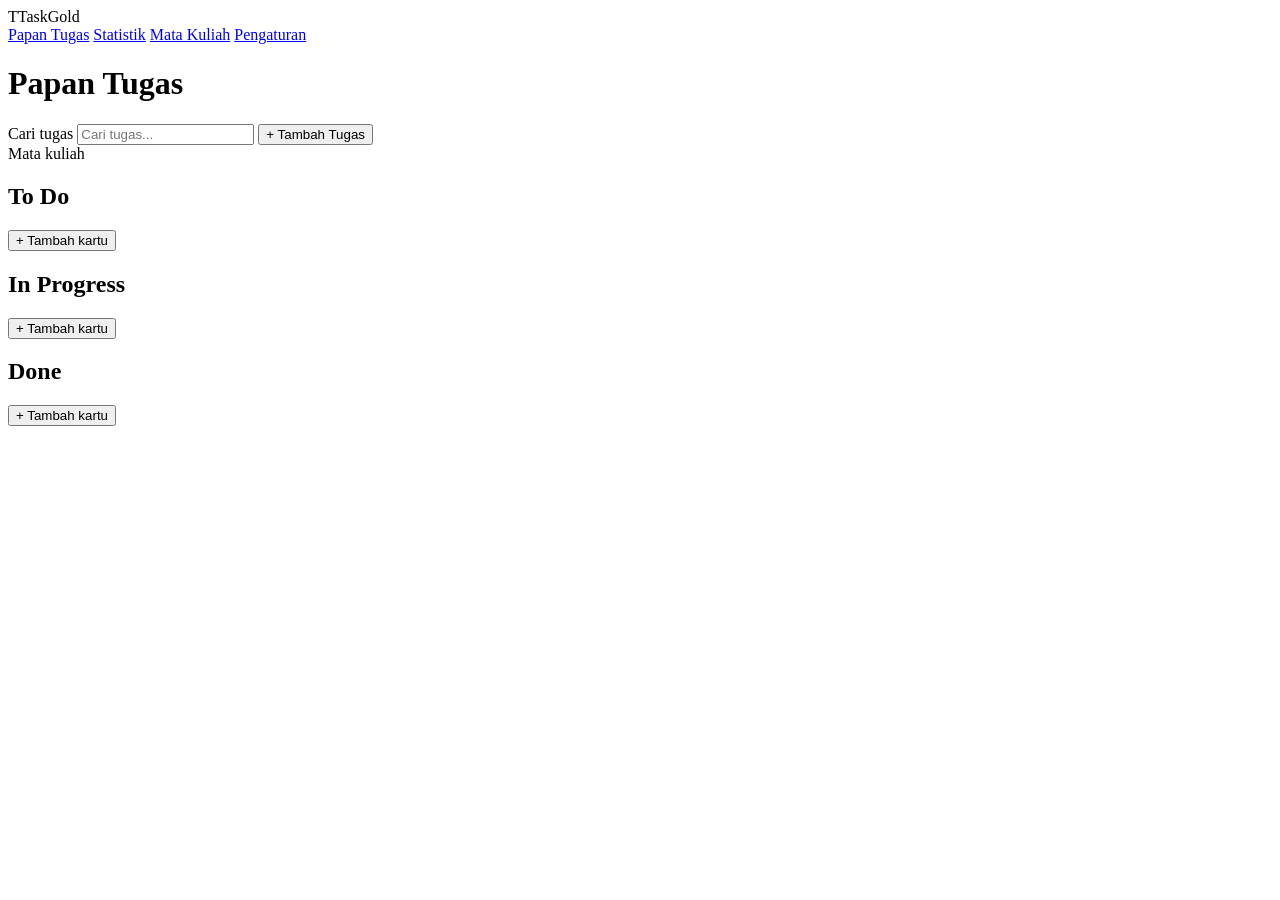
==== index_Kanban.html @ 64a14c64 "bagian papan tugas" ====
<!DOCTYPE html>
<html lang="en">
<head>
    <meta charset="UTF-8">
    <meta name="viewport" content="width=device-width, initial-scale=1.0">
    <title>TaskGold - Kanban Tugas Kuliah</title>
    <link rel="stylesheet" href="style.css">
</head>
<body data-view="board">
  <aside class="sidebar">
    <div class="logo"><span class="logo-mark">T</span><span>TaskGold</span></div>
    <nav aria-label="Menu utama">
      <a href="#" data-view="board">Papan Tugas</a>
      <a href="#" data-view="stat">Statistik</a>
      <a href="#" data-view="course">Mata Kuliah</a>
      <a href="#" data-soon>Pengaturan</a>
    </nav>
  </aside>

  <div class="app">
    <header class="topbar">
      <div>
        <h1 id="pageTitle">Papan Tugas</h1>
        <p id="pageSub"></p>
      </div>
      <div class="actions">
        <label class="search"><span class="sr">Cari tugas</span>
          <input type="search" id="search" placeholder="Cari tugas..."></label>
        <button class="btn primary" id="btnAdd" type="button">+ Tambah Tugas</button>
      </div>
    </header>

    <main>
      <!-- Papan Tugas -->
      <section class="view" id="view-board" aria-label="Papan Tugas">
        <div class="stats"></div>
        <section class="filters" aria-label="Filter mata kuliah">
          <span>Mata kuliah</span><div id="chips" class="chips"></div>
        </section>

        <div class="tabs" id="tabs" role="tablist" aria-label="Status tugas"></div>
        <section class="board" id="board" aria-label="Papan kanban">
          <article class="column" data-status="todo" aria-labelledby="h-todo">
            <header><h2 id="h-todo"><i class="dot"></i>To Do</h2><span class="count"></span></header>
            <div class="list" data-status="todo"></div>
            <button class="ghost" type="button" data-add="todo">+ Tambah kartu</button>
          </article>

          <article class="column" data-status="prog" aria-labelledby="h-prog">
            <header><h2 id="h-prog"><i class="dot"></i>In Progress</h2><span class="count"></span></header>
            <div class="list" data-status="prog"></div>
            <button class="ghost" type="button" data-add="prog">+ Tambah kartu</button>
          </article>

          <article class="column" data-status="done" aria-labelledby="h-done">
            <header><h2 id="h-done"><i class="dot"></i>Done</h2><span class="count"></span></header>
            <div class="list" data-status="done"></div>
            <button class="ghost" type="button" data-add="done">+ Tambah kartu</button>
          </article>
        </section>
      </section>
    
</body>
</html>
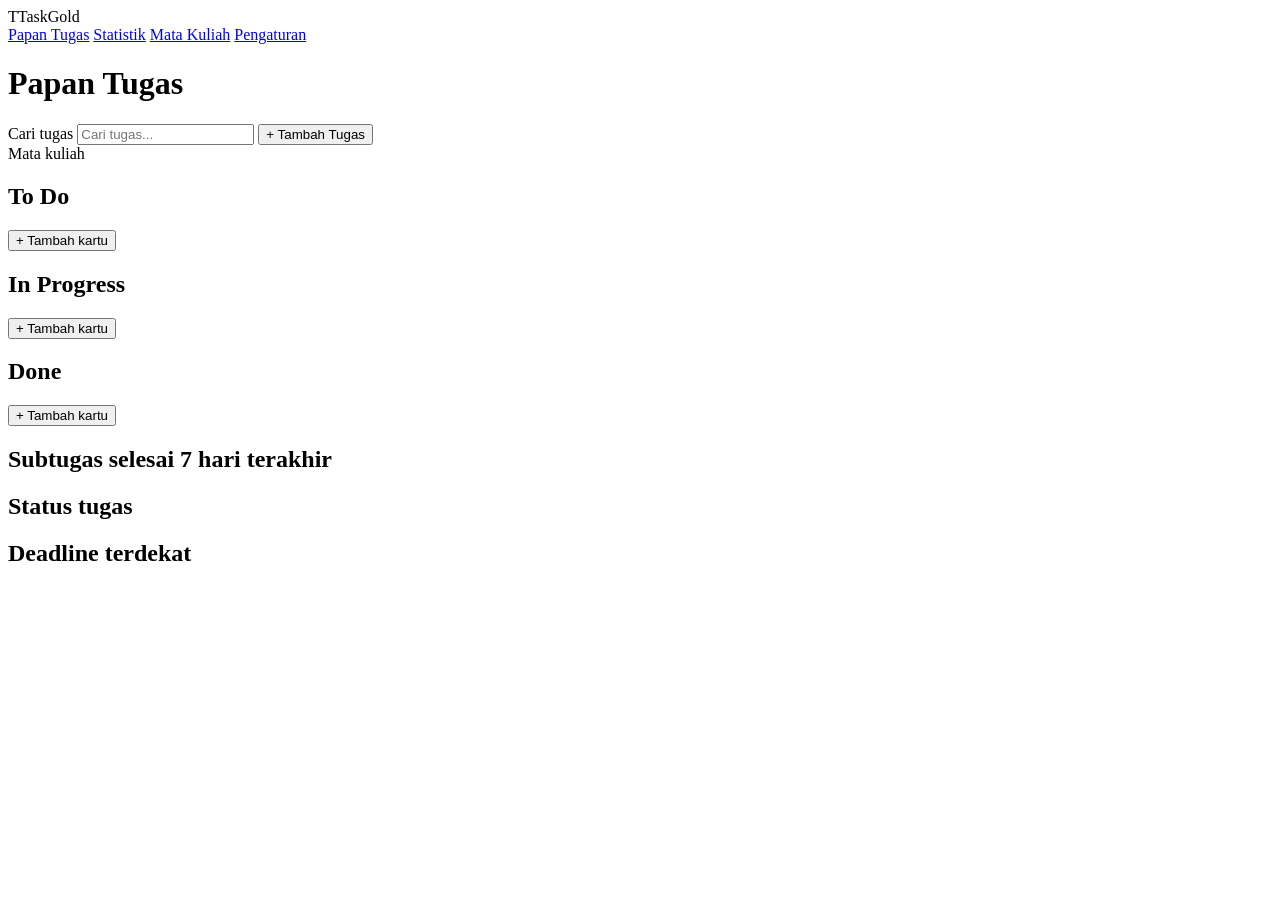
==== commit 00275320: "bagian statistik" ====
--- a/index_Kanban.html
+++ b/index_Kanban.html
@@ -59,6 +59,16 @@
           </article>
         </section>
       </section>
+
+      <!-- Statistik -->
+      <section class="view" id="view-stat" aria-label="Statistik">
+        <div class="stats"></div>
+        <div class="grid-2">
+          <article class="panel"><h2>Subtugas selesai 7 hari terakhir</h2><div class="chart" id="chart"></div></article>
+          <article class="panel"><h2>Status tugas</h2><div class="stack" id="stack"></div><ul class="legend" id="legend"></ul></article>
+        </div>
+        <article class="panel"><h2>Deadline terdekat</h2><ul class="deadlines" id="deadlines"></ul></article>
+      </section>
     
 </body>
 </html>
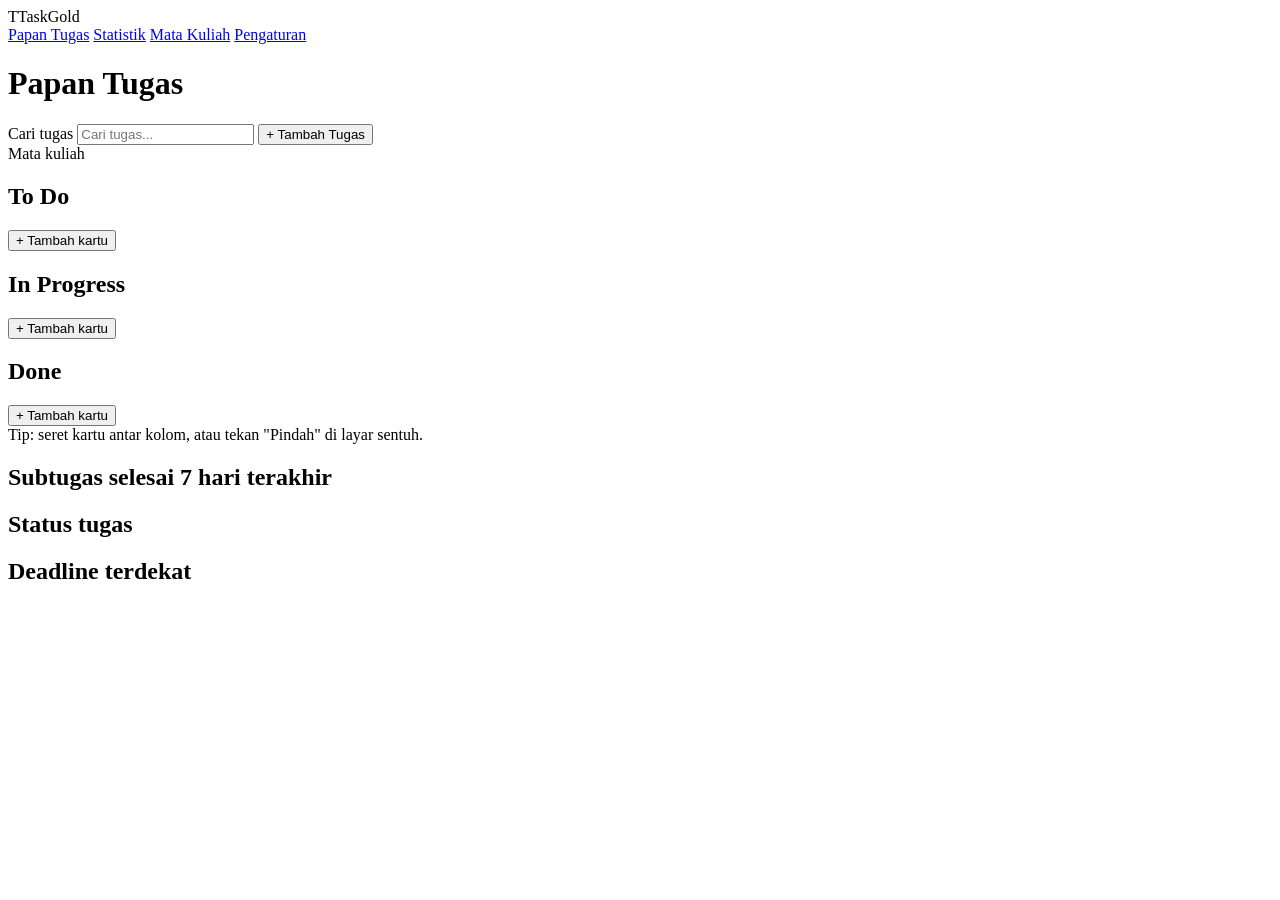
==== commit ca91a286: "revisi papan tugas" ====
--- a/index_Kanban.html
+++ b/index_Kanban.html
@@ -58,6 +58,7 @@
             <button class="ghost" type="button" data-add="done">+ Tambah kartu</button>
           </article>
         </section>
+        <footer>Tip: seret kartu antar kolom, atau tekan "Pindah" di layar sentuh.</footer>
       </section>
 
       <!-- Statistik -->
@@ -69,6 +70,8 @@
         </div>
         <article class="panel"><h2>Deadline terdekat</h2><ul class="deadlines" id="deadlines"></ul></article>
       </section>
+
+      
     
 </body>
 </html>
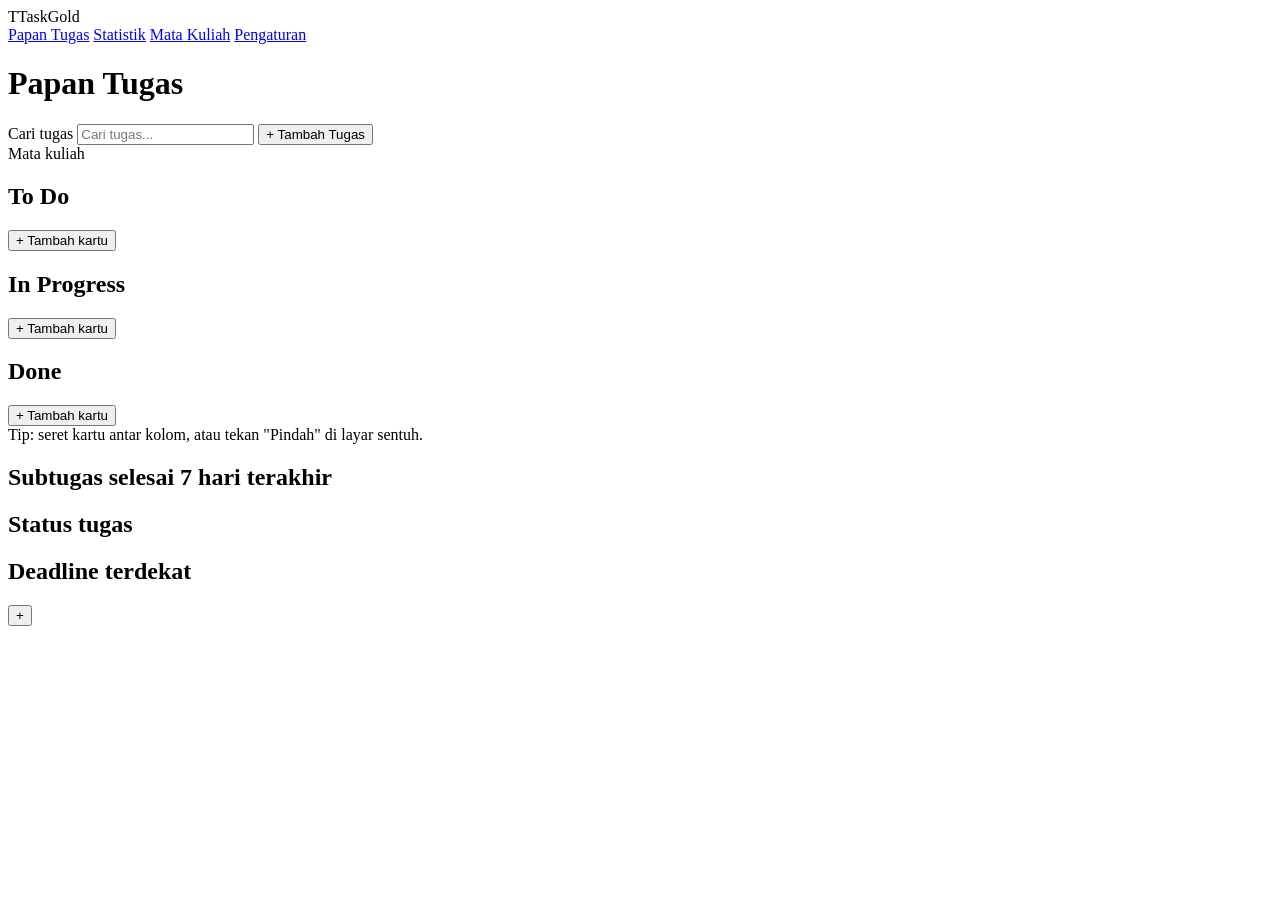
==== commit c79be534: "bagian mata kuliah" ====
--- a/index_Kanban.html
+++ b/index_Kanban.html
@@ -71,7 +71,35 @@
         <article class="panel"><h2>Deadline terdekat</h2><ul class="deadlines" id="deadlines"></ul></article>
       </section>
 
-      
+      <!-- Layar 3: Mata Kuliah -->
+      <section class="view" id="view-course" aria-label="Mata Kuliah">
+        <div class="courses" id="courses"></div>
+      </section>
+    </main>
+  </div>
+
+  <button class="fab" id="fab" type="button" aria-label="Tambah tugas">+</button>
+  <div class="toast" id="toast" role="status" aria-live="polite"></div>
+
+  <dialog id="addDlg">
+    <form id="addForm" novalidate>
+      <h2>Tambah Tugas Baru</h2>
+      <label>Judul Tugas<input name="title" id="fTitle" placeholder="Contoh: Laporan Praktikum" required></label>
+      <label>Mata Kuliah<input name="course" list="courseList" placeholder="Contoh: Basis Data" required>
+        <datalist id="courseList"></datalist></label>
+      <div class="row">
+        <label>Tenggat<input type="date" name="due" required></label>
+        <label>Status Awal
+          <select name="status"><option value="todo">To Do</option><option value="prog">In Progress</option><option value="done">Selesai</option></select></label>
+      </div>
+      <label>Jumlah Subtugas<input type="number" name="total" min="1" max="20" value="3"></label>
+      <p class="error" id="formError" role="alert"></p>
+      <div class="foot">
+        <button type="button" class="btn ghost-btn" id="btnCancel">Batal</button>
+        <button type="submit" class="btn primary">Simpan Tugas</button>
+      </div>
+    </form>
+  </dialog>
     
 </body>
 </html>
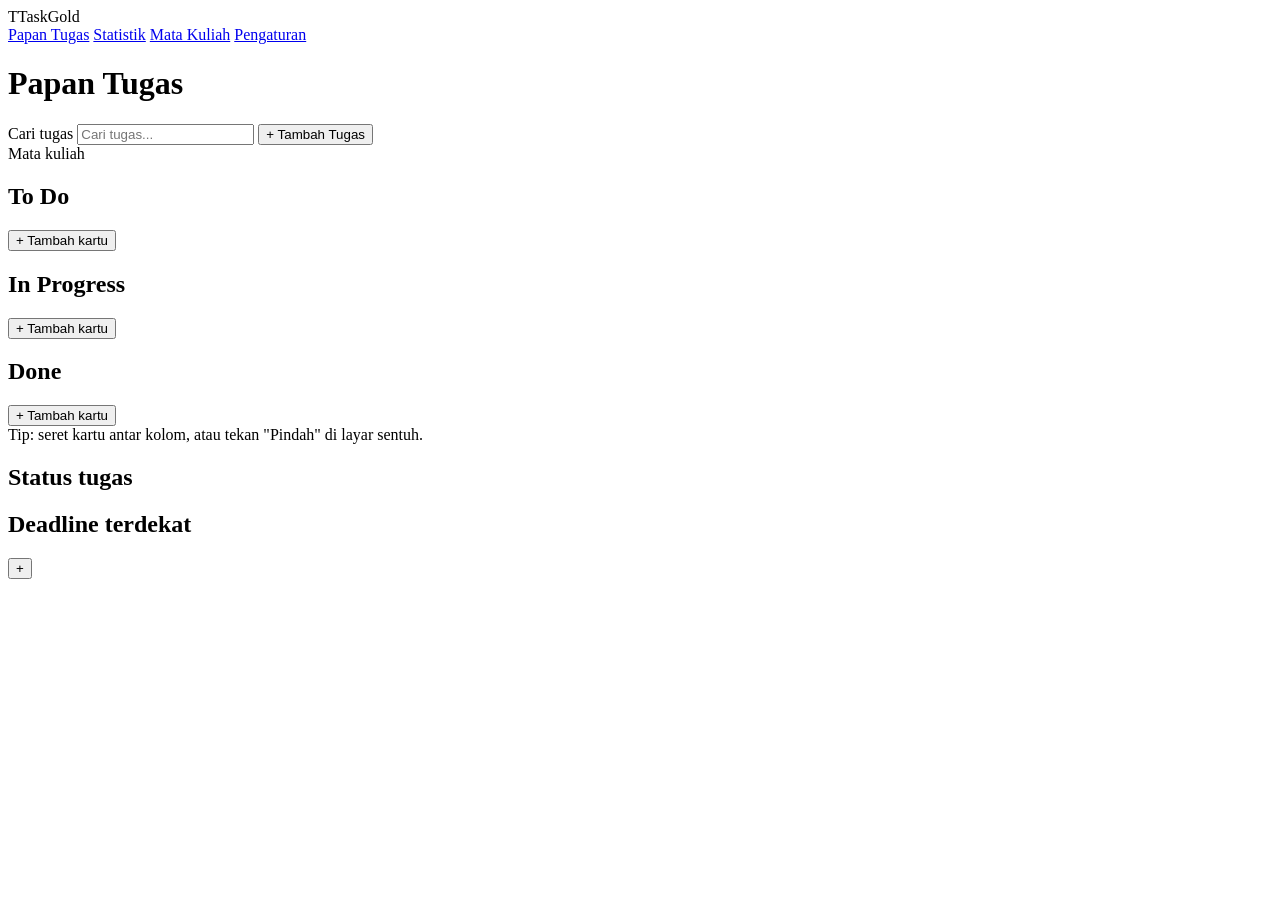
==== commit 746aa85b: "revisi statistik" ====
--- a/index_Kanban.html
+++ b/index_Kanban.html
@@ -64,14 +64,11 @@
       <!-- Statistik -->
       <section class="view" id="view-stat" aria-label="Statistik">
         <div class="stats"></div>
-        <div class="grid-2">
-          <article class="panel"><h2>Subtugas selesai 7 hari terakhir</h2><div class="chart" id="chart"></div></article>
-          <article class="panel"><h2>Status tugas</h2><div class="stack" id="stack"></div><ul class="legend" id="legend"></ul></article>
-        </div>
+        <article class="panel"><h2>Status tugas</h2><div class="stack" id="stack"></div><div class="status-cards" id="statusCards"></div></article>
         <article class="panel"><h2>Deadline terdekat</h2><ul class="deadlines" id="deadlines"></ul></article>
       </section>
 
-      <!-- Layar 3: Mata Kuliah -->
+      <!-- Mata Kuliah -->
       <section class="view" id="view-course" aria-label="Mata Kuliah">
         <div class="courses" id="courses"></div>
       </section>
@@ -100,6 +97,14 @@
       </div>
     </form>
   </dialog>
-    
+
+  <dialog id="moveDlg">
+    <h2>Pindahkan Tugas</h2>
+    <p id="moveTitle"></p>
+    <div id="moveOpts" class="opts"></div>
+    <button type="button" class="btn ghost-btn" id="moveClose">Tutup</button>
+  </dialog>
+
+  <script src="script.js"></script>
 </body>
 </html>
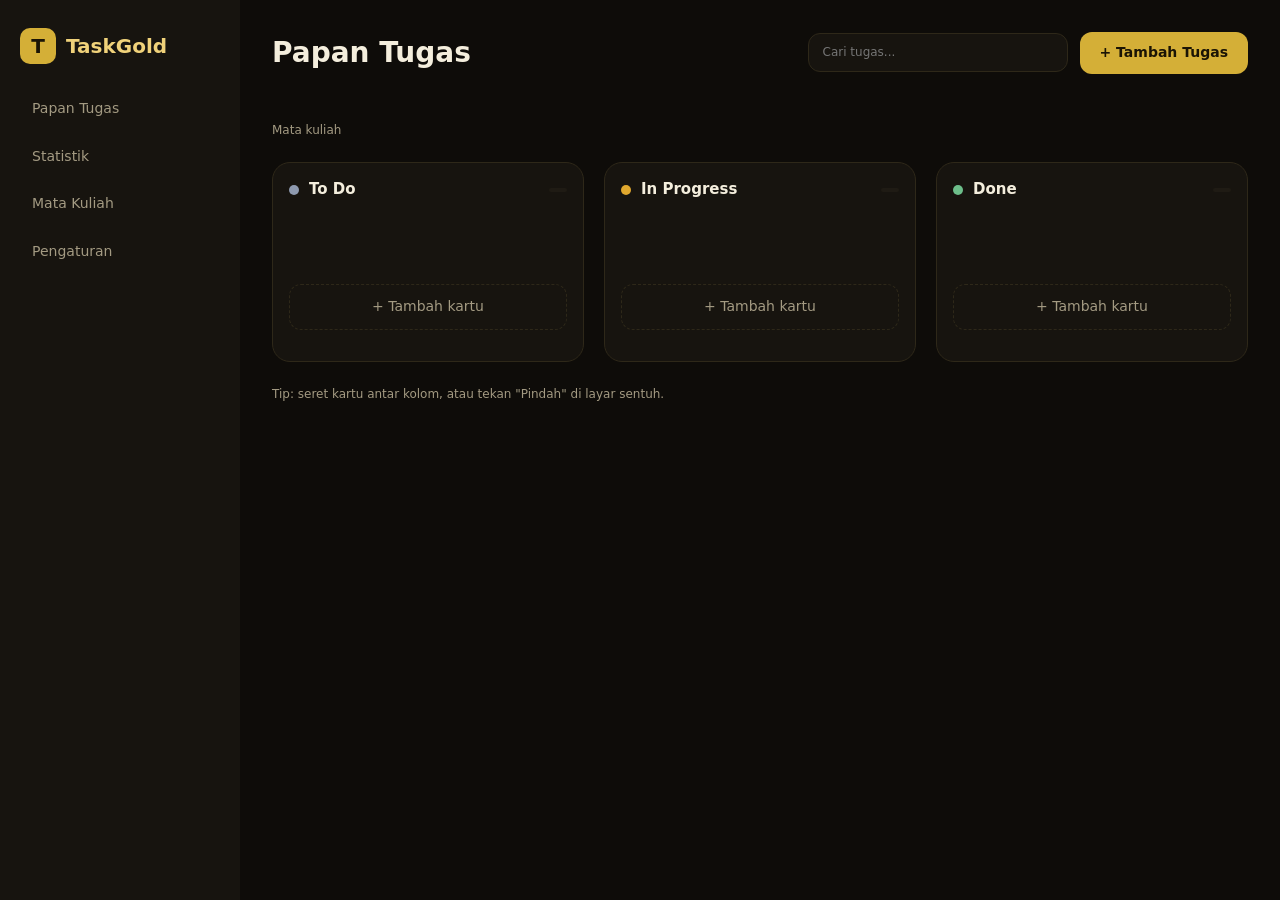
==== commit 2a0697ea: "perbaiki link ke css nya" ====
--- a/index_Kanban.html
+++ b/index_Kanban.html
@@ -4,7 +4,7 @@
     <meta charset="UTF-8">
     <meta name="viewport" content="width=device-width, initial-scale=1.0">
     <title>TaskGold - Kanban Tugas Kuliah</title>
-    <link rel="stylesheet" href="style.css">
+    <link rel="stylesheet" href="style_Kanban.css">
 </head>
 <body data-view="board">
   <aside class="sidebar">
--- a/style_Kanban.css
+++ b/style_Kanban.css
@@ -0,0 +1,178 @@
+:root{
+  --bg:#0E0C09;--surf:#17140F;--card:#1F1B14;--line:#2E2819;
+  --gold:#D4AF37;--gold2:#F0D27A;--ink:#1A1405;
+  --txt:#F4EEDD;--mut:#A39A82;
+  --todo:#8E9AAF;--prog:#E0A82E;--done:#6DBE8A;--red:#E5736B;
+  --r:14px;--s1:8px;--s2:16px;--s3:24px;
+}
+*{box-sizing:border-box;margin:0}
+body{font-family:Inter,system-ui,-apple-system,"Segoe UI",sans-serif;background:var(--bg);color:var(--txt);
+  display:grid;grid-template-columns:240px 1fr;min-height:100vh;font-size:14px;line-height:1.4}
+button,input,select{font:inherit;color:inherit}
+:focus-visible{outline:2px solid var(--gold);outline-offset:2px}
+.sr{position:absolute;width:1px;height:1px;overflow:hidden;clip:rect(0 0 0 0)}
+
+/* Sidebar */
+.view{display:none;flex-direction:column;gap:var(--s3)}
+body[data-view=board] #view-board,body[data-view=stat] #view-stat,body[data-view=course] #view-course{display:flex}
+body:not([data-view=board]) .search{display:none}
+.sidebar{background:var(--surf);padding:28px 20px;display:flex;flex-direction:column;gap:var(--s3);
+  position:sticky;top:0;height:100vh}
+.logo{display:flex;align-items:center;gap:10px;font-size:20px;font-weight:700;color:var(--gold2)}
+.logo-mark{width:36px;height:36px;border-radius:10px;background:var(--gold);color:var(--ink);display:grid;place-items:center}
+nav{display:flex;flex-direction:column;gap:6px;flex:1}
+nav a{padding:11px 12px;border-radius:10px;color:var(--mut);text-decoration:none;font-weight:500;transition:background .2s}
+nav a:hover{background:var(--card)}
+nav a[aria-current=page]{background:rgba(212,175,55,.14);color:var(--gold);font-weight:600}
+.profile{display:flex;gap:10px;align-items:center;padding:12px;border:1px solid var(--line);border-radius:var(--r);background:var(--card)}
+.profile small{display:block;color:var(--mut);font-size:11px}
+.avatar{width:36px;height:36px;border-radius:50%;background:var(--gold);color:var(--ink);display:grid;place-items:center;font-weight:700;font-size:13px}
+
+/* Main */
+.app{padding:32px;display:flex;flex-direction:column;gap:var(--s3);min-width:0}
+.topbar{display:flex;justify-content:space-between;align-items:center;gap:var(--s2);flex-wrap:wrap}
+h1{font-size:28px}
+#today{color:var(--mut);font-size:13px;margin-top:4px}
+.actions{display:flex;gap:12px;align-items:center}
+.search input{width:260px;padding:10px 14px;border-radius:12px;border:1px solid var(--line);background:var(--surf)}
+.btn{border:0;border-radius:12px;padding:11px 20px;font-weight:600;cursor:pointer;transition:transform .15s,filter .2s}
+.btn:hover{filter:brightness(1.1)}.btn:active{transform:scale(.97)}
+.primary{background:var(--gold);color:var(--ink)}
+.ghost-btn{background:transparent;border:1.2px solid var(--gold);color:var(--gold)}
+
+.stats{display:grid;grid-template-columns:repeat(4,1fr);gap:var(--s2)}
+.stat{background:var(--surf);border:1px solid var(--line);border-radius:16px;padding:16px 18px;display:flex;flex-direction:column}
+.stat b{font-size:24px}.stat span{color:var(--mut);font-size:12px}
+.stat.warn b{color:var(--red)}
+
+.filters{display:flex;align-items:center;gap:var(--s1);flex-wrap:wrap;color:var(--mut);font-size:12px}
+.chips{display:flex;gap:var(--s1);flex-wrap:wrap}
+.chip{padding:7px 14px;border-radius:20px;border:1px solid var(--line);background:var(--surf);color:var(--mut);font-size:12px;font-weight:600;cursor:pointer}
+.chip[aria-pressed=true]{background:var(--gold);border-color:var(--gold);color:var(--ink)}
+
+/* Board */
+.tabs{display:none}
+.board{display:grid;grid-template-columns:repeat(3,1fr);gap:20px;align-items:start}
+.column{background:var(--surf);border:1px solid var(--line);border-radius:18px;padding:var(--s2);display:flex;flex-direction:column;gap:12px;
+  transition:border-color .2s,background .2s;min-height:200px}
+.column header{display:flex;justify-content:space-between;align-items:center}
+.column h2{font-size:15px;display:flex;align-items:center;gap:10px}
+.dot{width:10px;height:10px;border-radius:50%;background:var(--c)}
+[data-status=todo]{--c:var(--todo)}[data-status=prog]{--c:var(--prog)}[data-status=done]{--c:var(--done)}
+.count{background:var(--card);border-radius:10px;padding:2px 9px;font-size:12px;color:var(--mut)}
+.list{display:flex;flex-direction:column;gap:12px;min-height:60px}
+.column.over{border-color:var(--gold);background:rgba(212,175,55,.05);box-shadow:0 0 0 1px var(--gold)}
+.column.over .list::after{content:"Lepas di sini";display:grid;place-items:center;height:80px;border:1.5px dashed var(--gold);
+  border-radius:var(--r);background:rgba(212,175,55,.1);color:var(--gold);font-weight:600;font-size:13px}
+.empty{color:var(--mut);font-size:12px;text-align:center;padding:16px;border:1px dashed var(--line);border-radius:var(--r)}
+.ghost{background:none;border:1px dashed var(--line);border-radius:12px;padding:12px;color:var(--mut);cursor:pointer;font-weight:500}
+.ghost:hover{border-color:var(--gold);color:var(--gold)}
+
+.card{background:var(--card);border:1px solid var(--line);border-radius:var(--r);padding:var(--s2);display:flex;flex-direction:column;gap:10px;
+  cursor:grab;transition:border-color .2s,transform .2s}
+.card:hover{border-color:rgba(212,175,55,.5)}
+.card.dragging{opacity:.4;transform:rotate(-2deg)}
+.card h3{font-size:14px;margin-top:2px}
+.card p{color:var(--mut);font-size:12px}
+.card.is-done h3{text-decoration:line-through;color:var(--mut)}
+.bar{height:4px;border-radius:2px;background:var(--line);overflow:hidden}
+.bar i{display:block;height:100%;width:var(--p);background:var(--gold);transition:width .3s}
+.is-done .bar i{background:var(--done)}
+.meta{display:flex;justify-content:space-between;align-items:center;font-size:11px;color:var(--mut);gap:8px}
+.meta .late{color:var(--red);font-weight:600}
+.tools{display:flex;gap:6px}
+.tools button{background:none;border:1px solid var(--line);border-radius:8px;color:var(--mut);padding:3px 8px;font-size:11px;cursor:pointer}
+.tools button:hover{border-color:var(--gold);color:var(--gold)}
+.tools .del:hover{border-color:var(--red);color:var(--red)}
+footer{color:var(--mut);font-size:12px;margin-top:auto}
+
+/* Statistik */
+.panel{background:var(--surf);border:1px solid var(--line);border-radius:16px;padding:20px;display:flex;flex-direction:column;gap:18px}
+.panel h2{font-size:20px}
+.stack{height:28px;border-radius:14px;background:var(--line)}
+.status-cards{display:grid;grid-template-columns:repeat(3,1fr);gap:20px}
+.scard{background:var(--card);border:1px solid var(--line);border-radius:14px;padding:20px 22px;display:flex;flex-direction:column;gap:8px}
+.scard .sl{display:flex;align-items:center;gap:8px;color:var(--mut);font-weight:500}
+.scard b{font-size:44px;line-height:1}.scard small{font-size:13px;font-weight:500}
+.deadlines{list-style:none;padding:0;display:flex;flex-direction:column;gap:10px}
+.deadlines li{display:flex;align-items:center;gap:12px;background:var(--card);border-radius:12px;padding:12px 14px}
+.deadlines li div{flex:1}.deadlines small{display:block;color:var(--mut);font-size:12px}
+.deadlines em{font-style:normal;font-weight:600;color:var(--gold)}.deadlines em.late{color:var(--red)}
+.empty-note{color:var(--mut);font-size:13px}
+
+/* Mata Kuliah */
+.courses{display:grid;grid-template-columns:repeat(3,1fr);gap:20px;align-items:start}
+.course{background:var(--surf);border:1px solid var(--line);border-radius:16px;padding:22px;display:flex;flex-direction:column;gap:12px}
+.course header{display:flex;justify-content:space-between;align-items:center;font-size:12px;color:var(--mut)}
+.course h3{font-size:16px;color:var(--txt)}
+.course .bar i{background:var(--done)}
+.mini{display:flex;gap:14px;flex-wrap:wrap;font-size:11px;color:var(--mut)}
+.mini span{display:flex;align-items:center;gap:6px}
+.mini .dot{width:7px;height:7px}
+.next{font-size:12px;font-weight:500;color:var(--gold)}.next.ok{color:var(--done)}
+.course ul{list-style:none;padding:14px 0 0;border-top:1px solid var(--line);display:flex;flex-direction:column;gap:10px}
+.course li{display:flex;align-items:center;gap:10px;font-size:13px}
+.course li small{margin-left:auto;color:var(--mut)}
+.course li.done span{color:var(--mut);text-decoration:line-through}
+.course .btn{align-self:flex-start;padding:7px 14px;font-size:12px}
+
+/* Dialog */
+dialog{margin:auto;border:1px solid rgba(212,175,55,.45);border-radius:20px;background:var(--surf);color:var(--txt);padding:28px;width:min(560px,92vw)}
+dialog::backdrop{background:rgba(0,0,0,.65)}
+dialog h2{font-size:20px;margin-bottom:16px}
+form{display:flex;flex-direction:column;gap:16px}
+label{display:flex;flex-direction:column;gap:6px;font-size:12px;color:var(--mut);font-weight:500}
+input,select{padding:12px 14px;border-radius:12px;border:1px solid var(--line);background:var(--card);color:var(--txt)}
+input:focus,select:focus{border-color:var(--gold);outline:none}
+.row{display:grid;grid-template-columns:1fr 1fr;gap:var(--s2)}
+.error{color:var(--red);font-size:12px;min-height:1em}
+.foot{display:flex;justify-content:flex-end;gap:12px}
+#moveDlg p{color:var(--mut);margin-bottom:16px}
+.opts{display:flex;flex-direction:column;gap:10px;margin-bottom:16px}
+.opts button{display:flex;align-items:center;gap:12px;padding:14px;border-radius:14px;border:1px solid var(--line);background:var(--card);cursor:pointer;font-weight:600}
+.opts button[aria-current=true]{border-color:var(--gold);background:rgba(212,175,55,.1)}
+.opts small{margin-left:auto;color:var(--mut);font-weight:400}
+
+.toast{position:fixed;left:50%;bottom:28px;transform:translate(-50%,40px);background:var(--gold);color:var(--ink);padding:10px 18px;border-radius:12px;
+  font-weight:600;opacity:0;pointer-events:none;transition:.3s;z-index:20}
+.toast.show{opacity:1;transform:translate(-50%,0)}
+.fab{display:none}
+
+/* Tablet */
+@media (max-width:1100px){
+  body{grid-template-columns:200px 1fr}
+  .stats{grid-template-columns:repeat(2,1fr)}
+  .board,.courses{grid-template-columns:1fr 1fr}
+  }
+
+/* Mobile */
+@media (max-width:720px){
+  body{grid-template-columns:1fr;padding-bottom:84px}
+  .sidebar{position:fixed;top:auto;bottom:0;left:0;right:0;height:auto;z-index:10;padding:8px;flex-direction:row;border-top:1px solid var(--line)}
+  .logo,.profile{display:none}
+  nav{flex-direction:row;justify-content:space-around}
+  nav a{font-size:11px;padding:10px 8px}
+  .app{padding:20px 16px}
+  h1{font-size:24px}
+  #btnAdd,.search input{width:100%}#btnAdd{display:none}
+  .actions{width:100%}.search{flex:1}
+  .stats{grid-template-columns:1fr 1fr}
+  .tabs{display:flex;gap:4px;padding:4px;background:var(--surf);border:1px solid var(--line);border-radius:14px}
+  .tabs button{flex:1;border:0;background:none;color:var(--mut);padding:9px 4px;border-radius:10px;font-size:12px;font-weight:600;cursor:pointer}
+  .tabs button[aria-selected=true]{background:var(--gold);color:var(--ink)}
+  .board,.courses{grid-template-columns:1fr}
+  .column{display:none}.column.current{display:flex;background:none;border:0;padding:0;min-height:0}
+  .column .ghost{display:none}
+  .stat{padding:12px 14px}.stat b{font-size:20px}
+  .filters{flex-wrap:nowrap}.chips{flex-wrap:nowrap;overflow-x:auto;padding-bottom:4px}.chip{white-space:nowrap}
+  .filters>span{display:none}
+  .courses .course{padding:18px}
+  .panel{padding:16px}.panel h2{font-size:15px}.stack{height:18px}
+  .status-cards{gap:10px}.scard{padding:12px}.scard b{font-size:28px}.scard small{font-size:11px}
+  .column>header{display:none}
+  .fab{display:grid;place-items:center;position:fixed;right:16px;bottom:96px;width:56px;height:56px;border-radius:50%;border:0;
+    background:var(--gold);color:var(--ink);font-size:28px;cursor:pointer;box-shadow:0 8px 24px rgba(0,0,0,.6);z-index:9}
+  .row{grid-template-columns:1fr}
+  footer{display:none}
+}
+@media (prefers-reduced-motion:reduce){*{transition:none!important}}
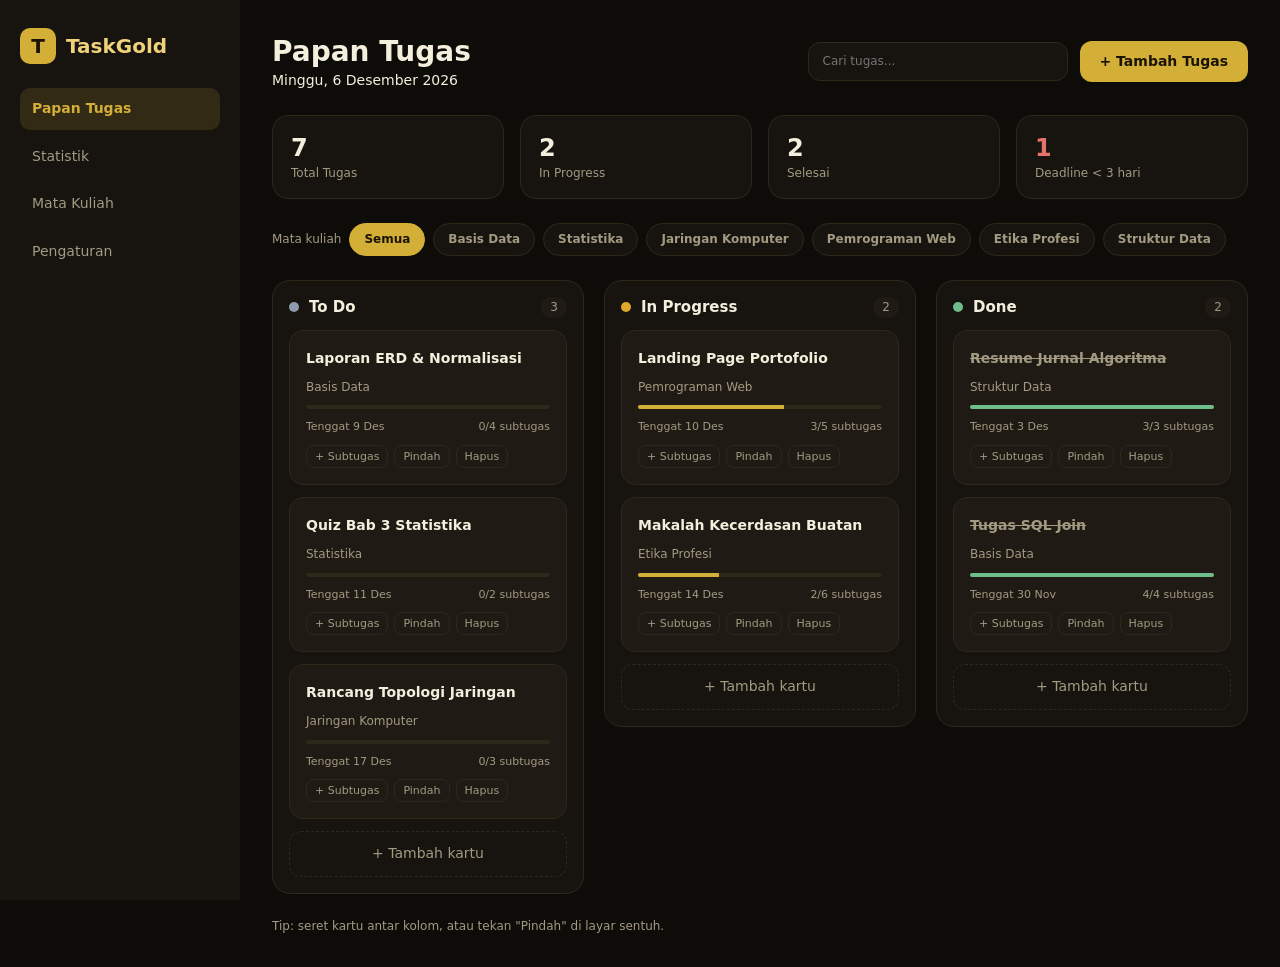
==== commit 9d8c99c0: "perbaiki link javascript" ====
--- a/index_Kanban.html
+++ b/index_Kanban.html
@@ -105,6 +105,6 @@
     <button type="button" class="btn ghost-btn" id="moveClose">Tutup</button>
   </dialog>
 
-  <script src="script.js"></script>
+  <script src="script_Kanban.js"></script>
 </body>
 </html>
